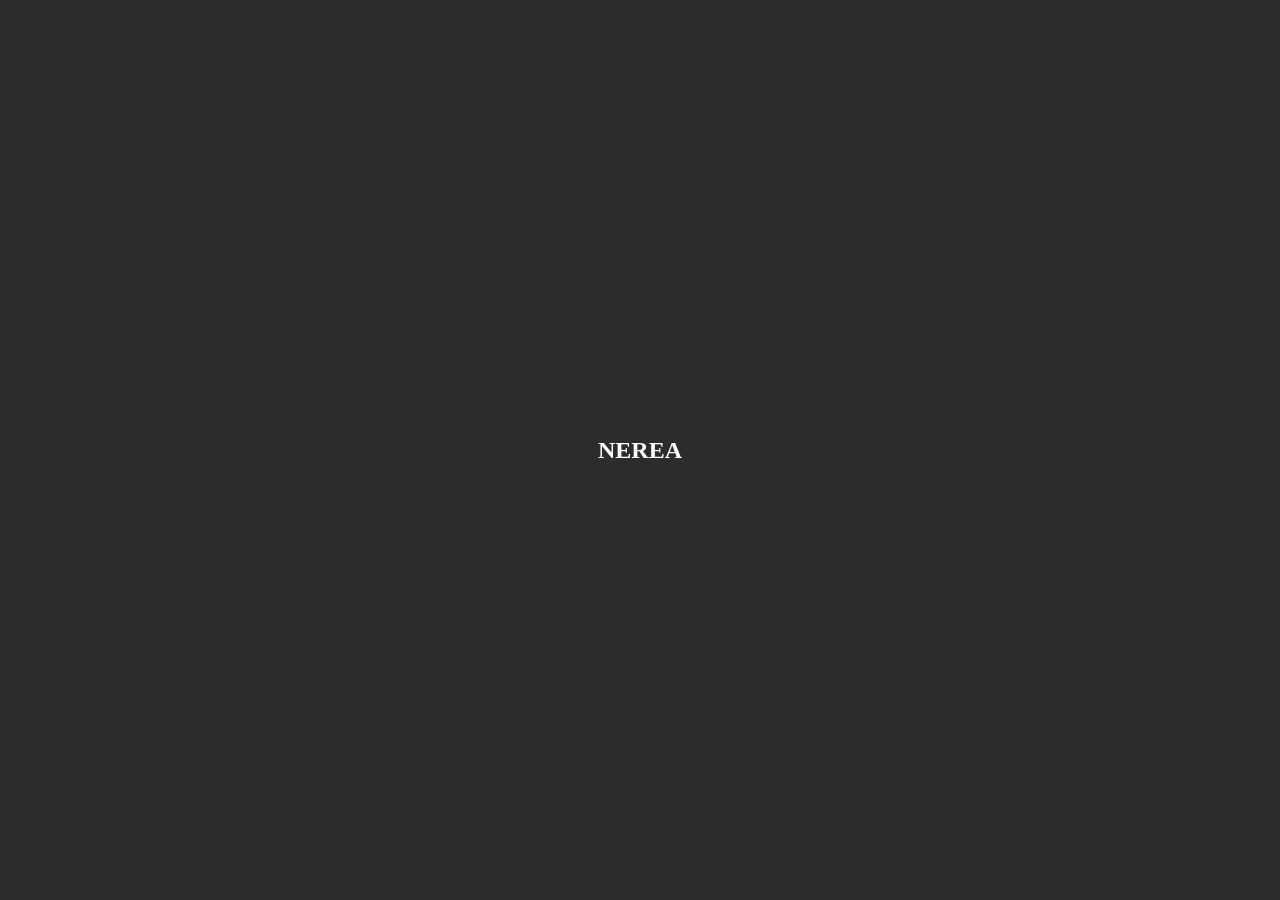
==== index.html @ 49c19f06 "pagina empezada" ====
<!DOCTYPE html>
<html lang="en">
<head>
    <meta charset="UTF-8">
    <meta name="viewport" content="width=device-width, initial-scale=1.0">
    <link rel="stylesheet" href="css/styles.css">
    <title>Document</title>
</head>
<body>
    <section class="entrada">
        <h1>Nerea</h1>
    </section>
    
</body>
</html>
---- css/styles.css ----
*{
    margin: 0;
    padding: 0;
}
.entrada{
    width: 100%;
    height: 100vh;
    background-color: #2c2c2c;
    color: #fff;
    display: flex;
    align-items: center;
    justify-content: center;
}
.entrada > h1{
    text-transform: uppercase;
}
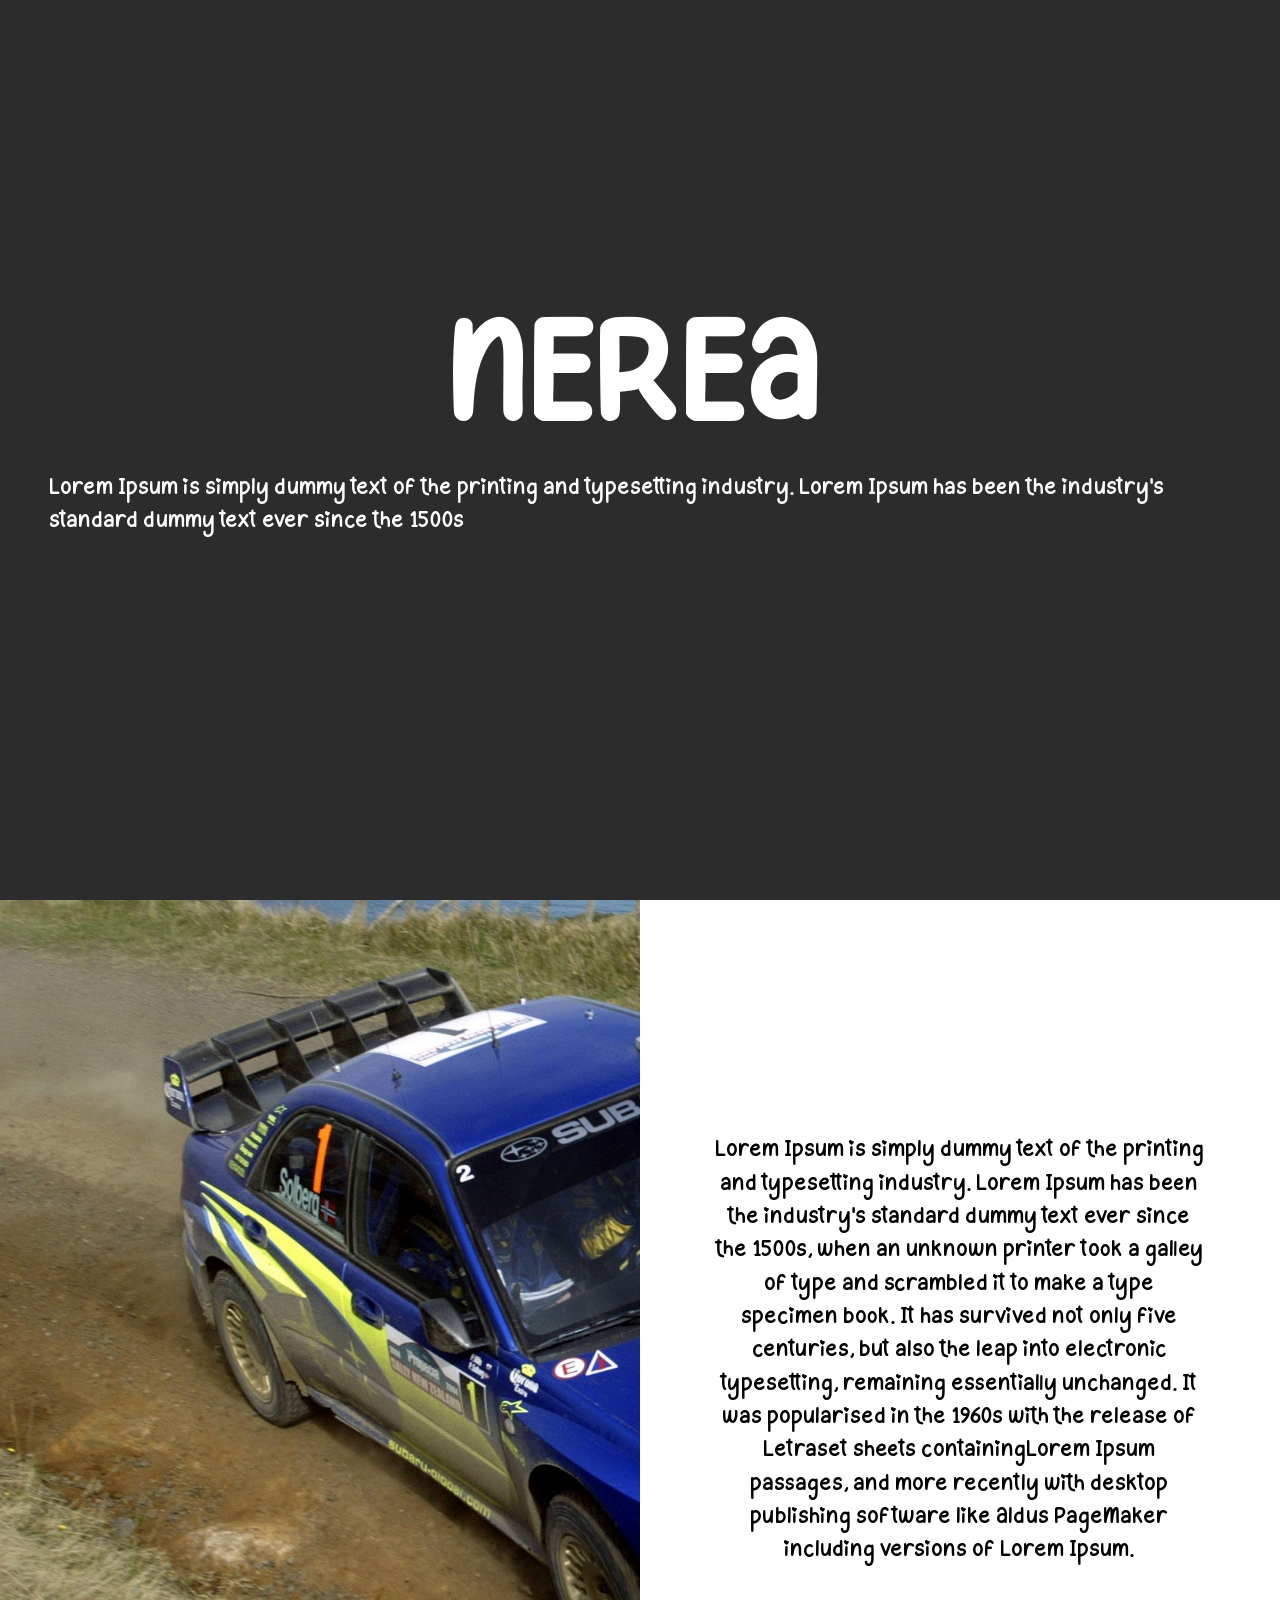
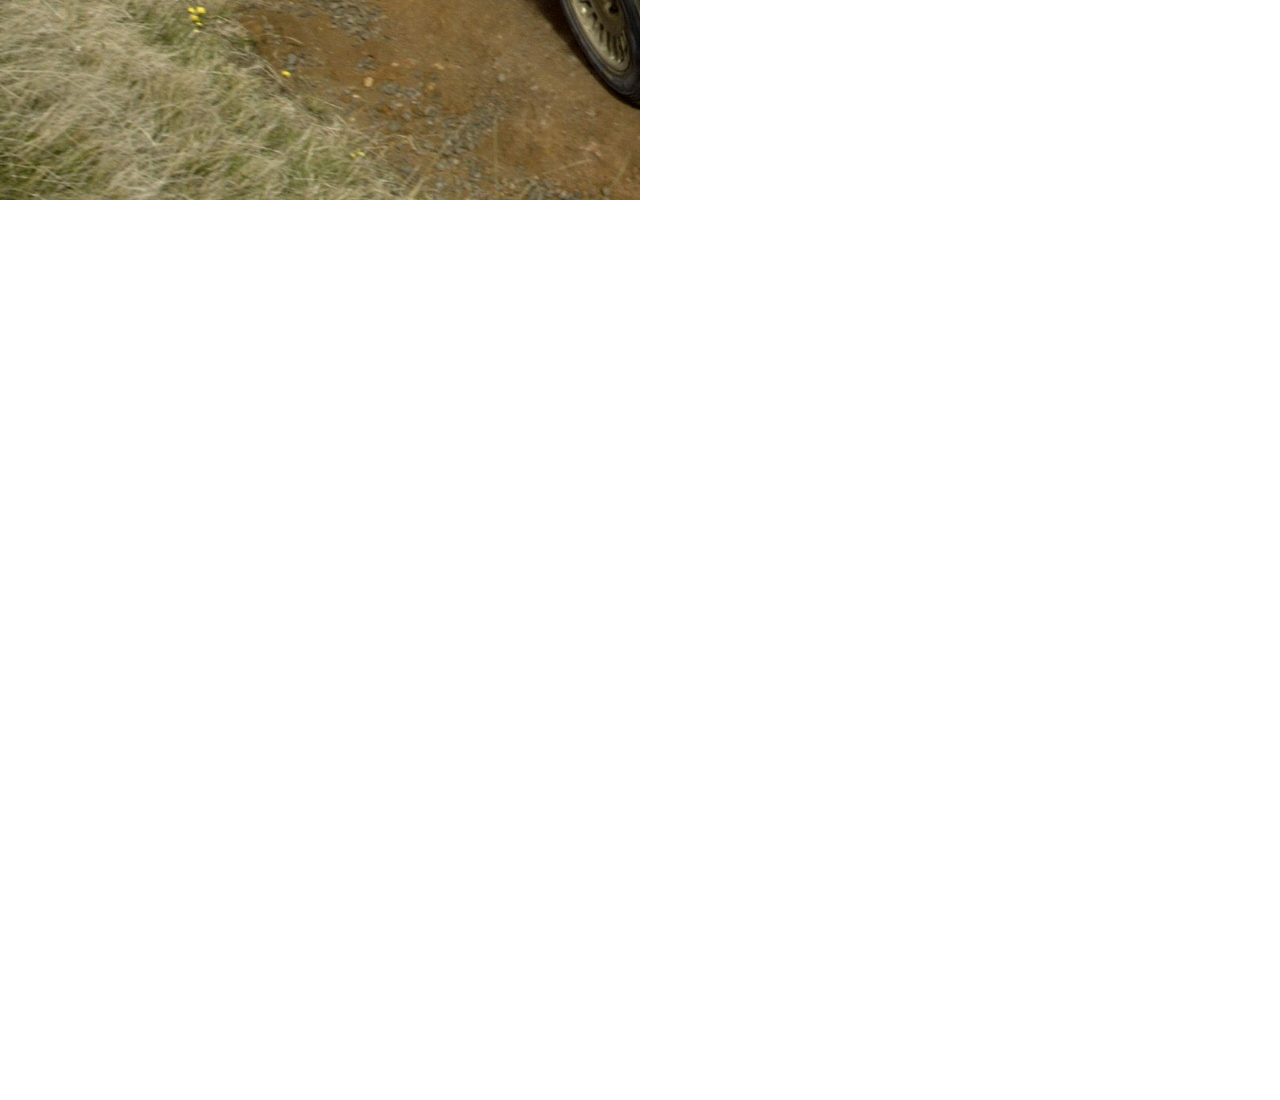
==== commit bcd9410d: "Parte 2 ya hay 2 partes y falta meter mejor las cosas" ====
--- a/index.html
+++ b/index.html
@@ -4,11 +4,36 @@
     <meta charset="UTF-8">
     <meta name="viewport" content="width=device-width, initial-scale=1.0">
     <link rel="stylesheet" href="css/styles.css">
+    <link rel="stylesheet" href="css/animatios.css">
     <title>Document</title>
 </head>
 <body>
     <section class="entrada">
         <h1>Nerea</h1>
+        
+        <p>Lorem Ipsum is simply dummy text of the printing and typesetting industry. Lorem Ipsum has been the industry's
+            standard dummy text ever since the 1500s
+        </p>
+    </section>
+
+    <section class="divide">
+        <article class="imag">
+        </article>
+
+        <article class="text">
+            <p>
+                Lorem Ipsum is simply dummy text of the printing and typesetting industry.
+                Lorem Ipsum has been the industry's standard dummy text ever since the 1500s,
+                when an unknown printer took a galley of type and scrambled it to make a type specimen book.
+                It has survived not only five centuries, but also the leap into electronic typesetting,
+                remaining essentially unchanged. It was popularised in the 1960s with the release of Letraset sheets containingLorem Ipsum passages,
+                and more recently with desktop publishing software like Aldus PageMaker including versions of Lorem Ipsum.
+            </p>
+        </article>
+    </section>
+
+    <section>
+
     </section>
     
 </body>
--- a/css/styles.css
+++ b/css/styles.css
@@ -1,16 +1,61 @@
+@font-face {
+    font-family: 'Love';
+    src: url("../fonts/ValentineCupcake.ttf");
+}
+
 *{
     margin: 0;
     padding: 0;
+    line-height: 25pt;
+    font-family: 'Love';
+}
+section{
+    width: 100%;
+    height: 100vh;
 }
 .entrada{
-    width: 100%;
-    height: 100vh;
     background-color: #2c2c2c;
     color: #fff;
     display: flex;
+    flex-direction: column;
     align-items: center;
     justify-content: center;
 }
+.entrada > h1, p{
+    animation: appear 1.5s linear;
+}
 .entrada > h1{
     text-transform: uppercase;
+    font-size: 100px;
+    margin-bottom: 75px;
+}
+.entrada > p{
+    padding: 0 50px;
+}
+
+.divide{
+    display: flex;
+    flex-direction: row;
+    align-items: center;
+    justify-content: center;
+}
+.divide > article{
+    width: 100%;
+    height: 100vh;
+}
+.divide > .imag{
+    background-image: url("../img/Petter-by-SWRT-NZ042.jpg");
+    background-size:cover ;
+    background-repeat: no-repeat;
+}
+
+.divide > .text{
+    display: flex;
+    flex-direction: column;
+    align-items: center;
+    justify-content: center;
+    text-align: center;
+}
+.text > p{
+    padding: 0 75px;
 }
--- a/css/animatios.css
+++ b/css/animatios.css
@@ -0,0 +1,4 @@
+@keyframes appear {
+  from {opacity: 0;}
+  to {opacity: 1;}
+}
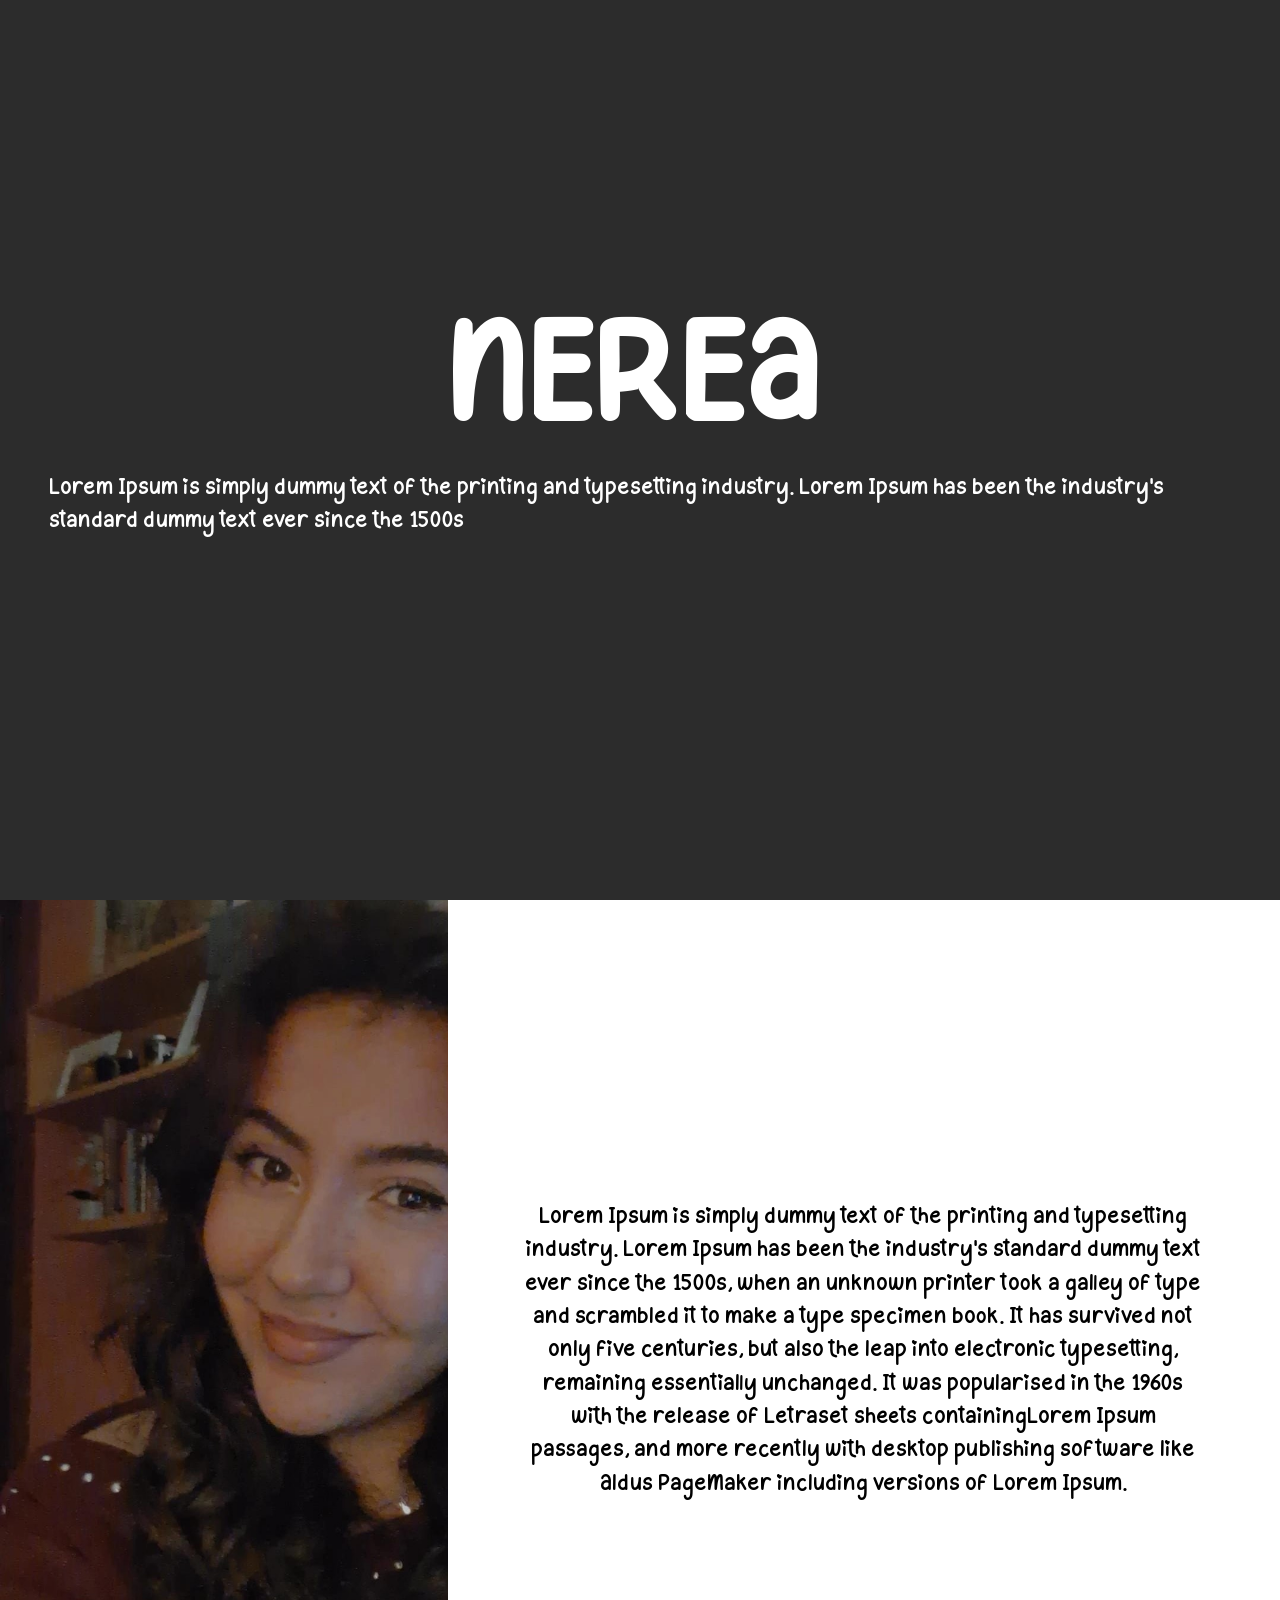
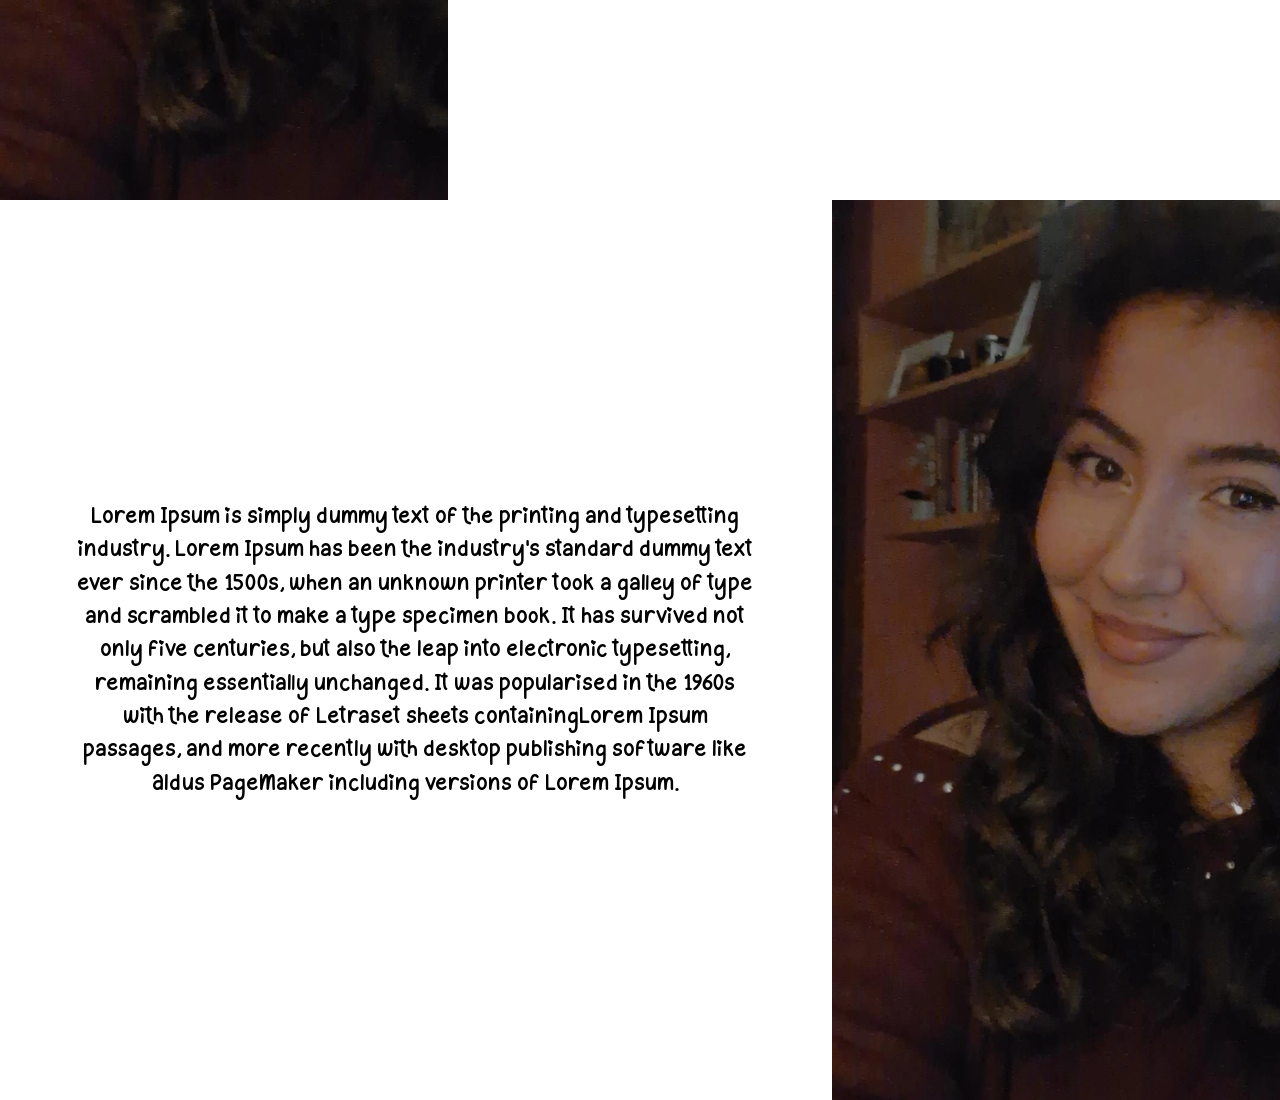
==== commit 56a16ff0: "Avances de posiciones" ====
--- a/index.html
+++ b/index.html
@@ -32,8 +32,20 @@
         </article>
     </section>
 
-    <section>
+    <section class="divide inv">
+        <article class="imag">
+        </article>
 
+        <article class="text">
+            <p>
+                Lorem Ipsum is simply dummy text of the printing and typesetting industry.
+                Lorem Ipsum has been the industry's standard dummy text ever since the 1500s,
+                when an unknown printer took a galley of type and scrambled it to make a type specimen book.
+                It has survived not only five centuries, but also the leap into electronic typesetting,
+                remaining essentially unchanged. It was popularised in the 1960s with the release of Letraset sheets containingLorem Ipsum passages,
+                and more recently with desktop publishing software like Aldus PageMaker including versions of Lorem Ipsum.
+            </p>
+        </article>
     </section>
     
 </body>
--- a/css/styles.css
+++ b/css/styles.css
@@ -39,14 +39,18 @@
     align-items: center;
     justify-content: center;
 }
+.inv{
+    flex-direction: row-reverse;
+}
 .divide > article{
     width: 100%;
     height: 100vh;
 }
 .divide > .imag{
-    background-image: url("../img/Petter-by-SWRT-NZ042.jpg");
+    background-image: url("../img/IMG-20251217-WA0005.jpg");
     background-size:cover ;
     background-repeat: no-repeat;
+    flex-basis: 35%;
 }
 
 .divide > .text{
@@ -55,6 +59,7 @@
     align-items: center;
     justify-content: center;
     text-align: center;
+    flex-basis: 65%;
 }
 .text > p{
     padding: 0 75px;
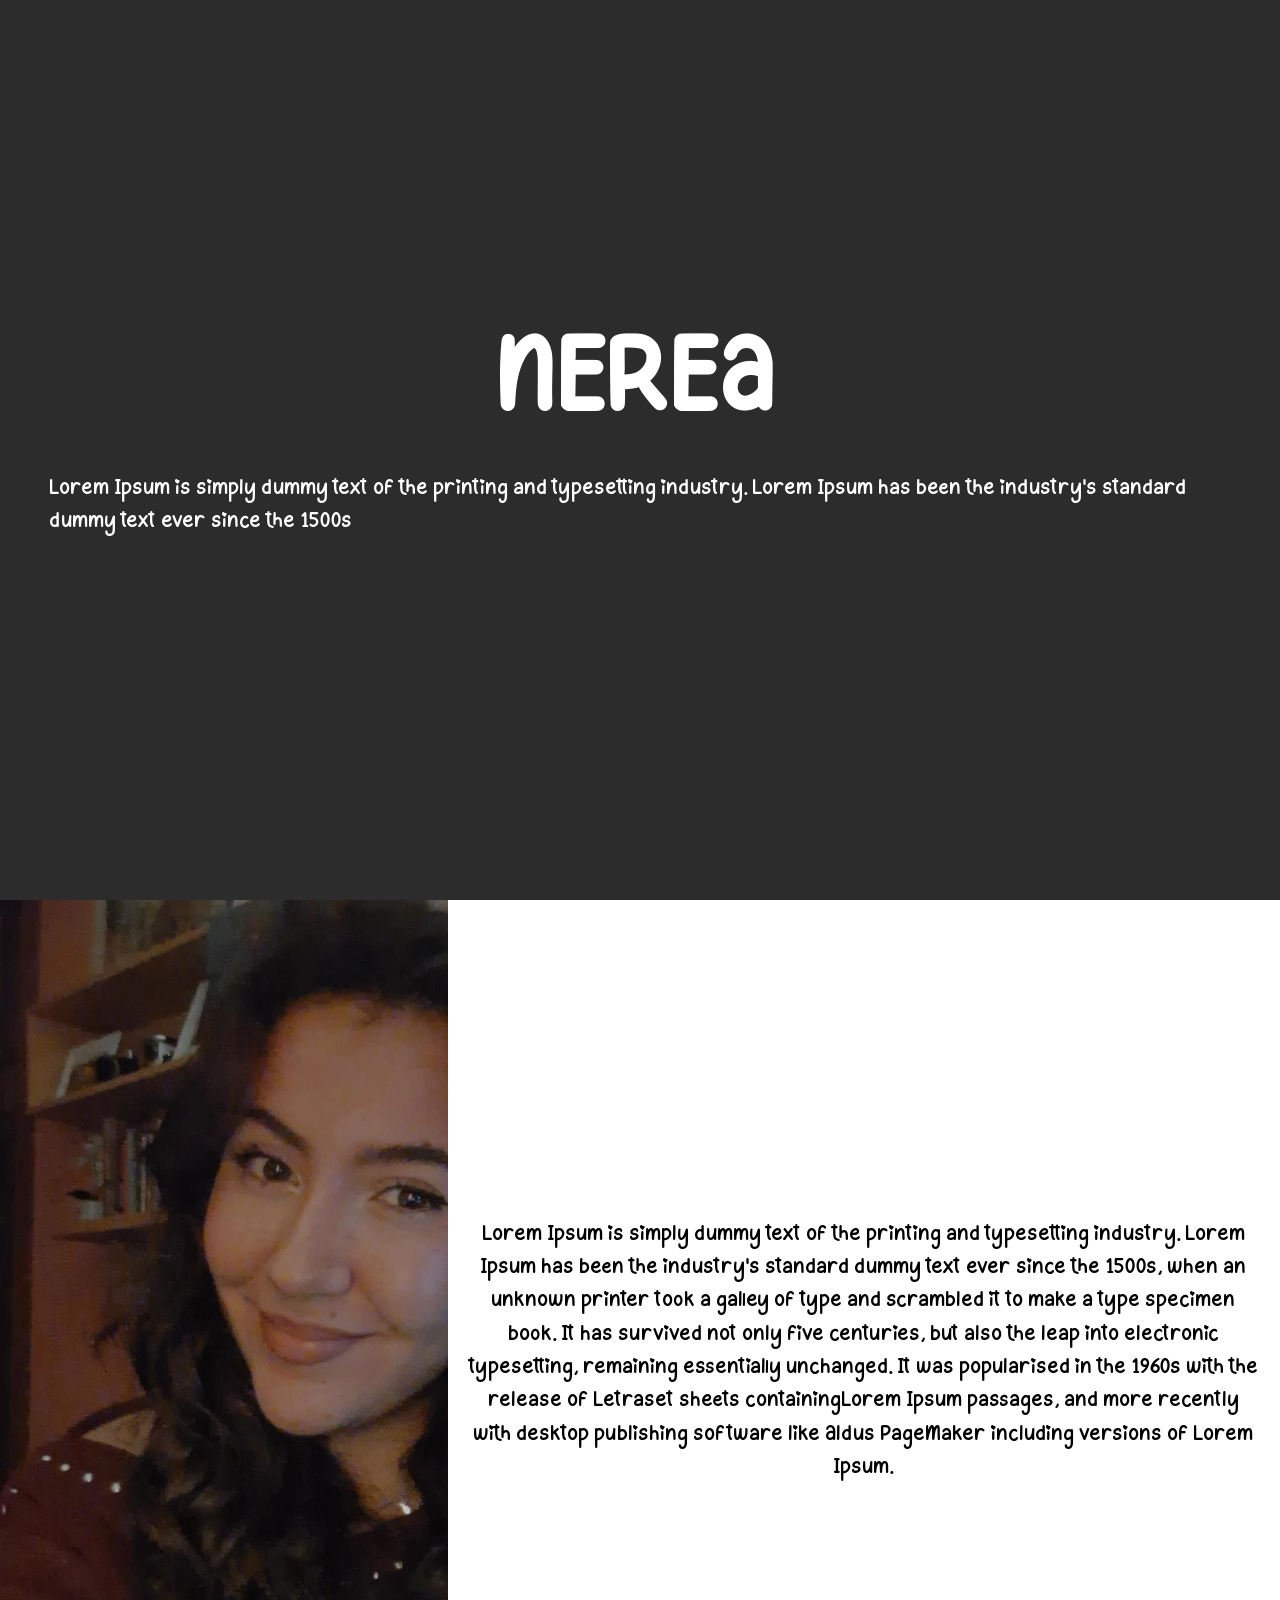
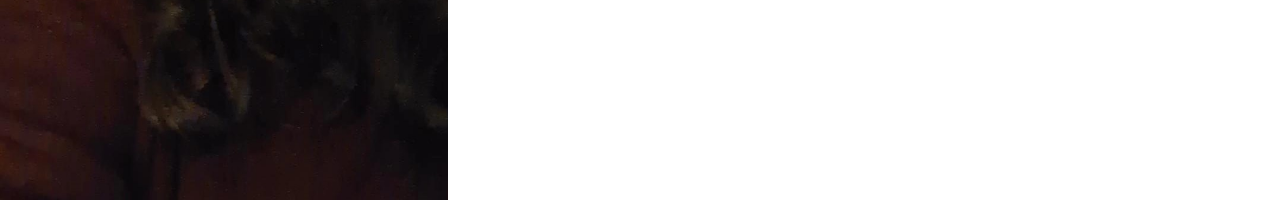
==== commit ef67b286: "Responsive Parte terminada con responsive y funcional" ====
--- a/index.html
+++ b/index.html
@@ -4,6 +4,7 @@
     <meta charset="UTF-8">
     <meta name="viewport" content="width=device-width, initial-scale=1.0">
     <link rel="stylesheet" href="css/styles.css">
+    <link rel="stylesheet" href="css/styles-pc.css">
     <link rel="stylesheet" href="css/animatios.css">
     <title>Document</title>
 </head>
@@ -32,7 +33,7 @@
         </article>
     </section>
 
-    <section class="divide inv">
+    <!--<section class="divide inv">
         <article class="imag">
         </article>
 
@@ -46,7 +47,7 @@
                 and more recently with desktop publishing software like Aldus PageMaker including versions of Lorem Ipsum.
             </p>
         </article>
-    </section>
+    </section>-->
     
 </body>
 </html>
--- a/css/styles.css
+++ b/css/styles.css
@@ -8,6 +8,7 @@
     padding: 0;
     line-height: 25pt;
     font-family: 'Love';
+    font-size: 12px;
 }
 section{
     width: 100%;
@@ -26,7 +27,7 @@
 }
 .entrada > h1{
     text-transform: uppercase;
-    font-size: 100px;
+    font-size: 75px;
     margin-bottom: 75px;
 }
 .entrada > p{
@@ -35,22 +36,23 @@
 
 .divide{
     display: flex;
-    flex-direction: row;
+    flex-direction: column;
     align-items: center;
     justify-content: center;
 }
+
 .inv{
     flex-direction: row-reverse;
 }
 .divide > article{
     width: 100%;
-    height: 100vh;
 }
 .divide > .imag{
     background-image: url("../img/IMG-20251217-WA0005.jpg");
     background-size:cover ;
     background-repeat: no-repeat;
-    flex-basis: 35%;
+    height: 750px;
+    margin-top: -100px;
 }
 
 .divide > .text{
@@ -59,8 +61,10 @@
     align-items: center;
     justify-content: center;
     text-align: center;
-    flex-basis: 65%;
+    height: 500px;
 }
-.text > p{
-    padding: 0 75px;
-}+.divide > .text p{
+    margin: 20px 0;
+    padding: 0 20px;
+}
+
--- a/css/styles-pc.css
+++ b/css/styles-pc.css
@@ -0,0 +1,37 @@
+@media(min-width:750px){
+    *{
+        font-size: 15px;
+    }
+
+    .divide{
+        flex-direction: row;
+        height: 100vh;
+    }
+
+    .text > p{
+        padding: 0 75px;
+    }
+
+    .divide > .imag{
+        background-image: url("../img/IMG-20251217-WA0005.jpg");
+        background-size:cover ;
+        background-repeat: no-repeat;
+        flex-basis: 35%;
+        height: 100%;
+        margin: auto;
+    }
+
+    .divide > .text{
+        display: flex;
+        flex-direction: column;
+        align-items: center;
+        justify-content: center;
+        text-align: center;
+        flex-basis: 65%;
+    }
+
+    .divide > article{
+        width: 100%;
+        height: 100vh;
+    }
+}
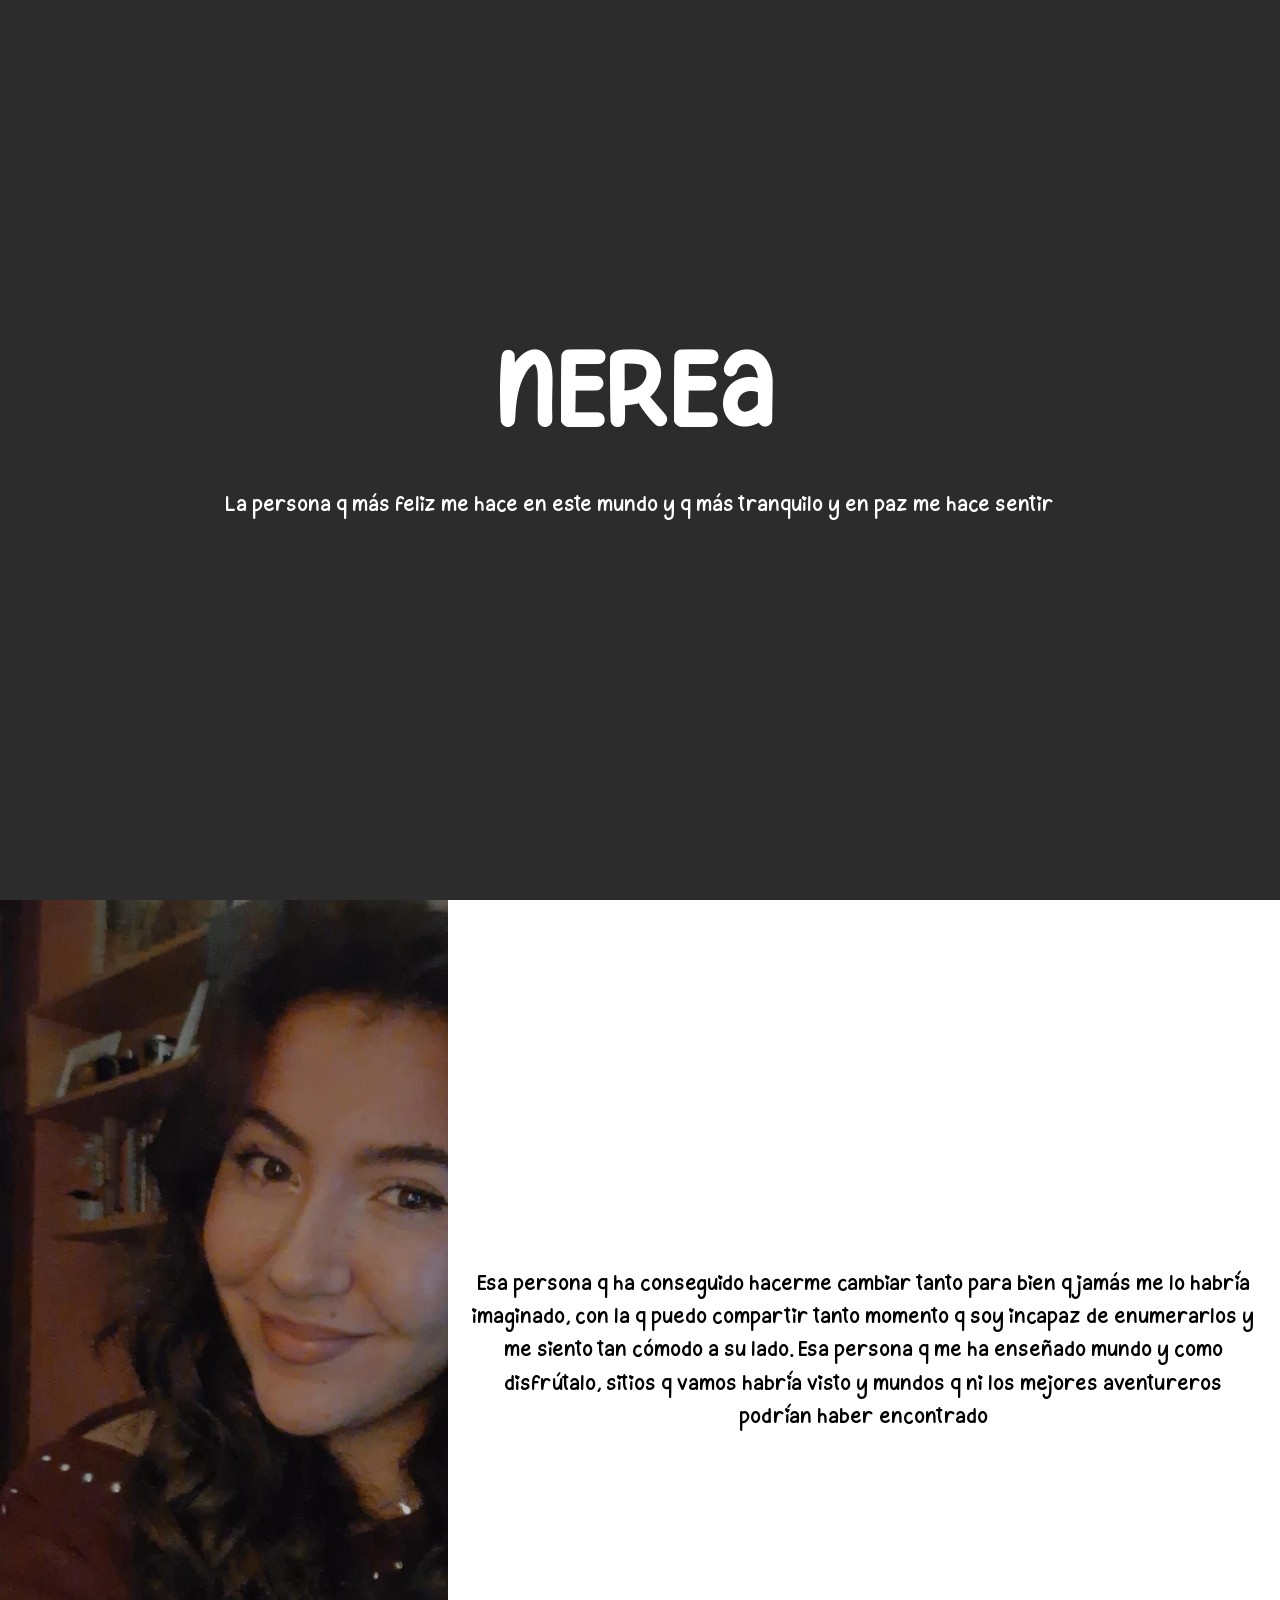
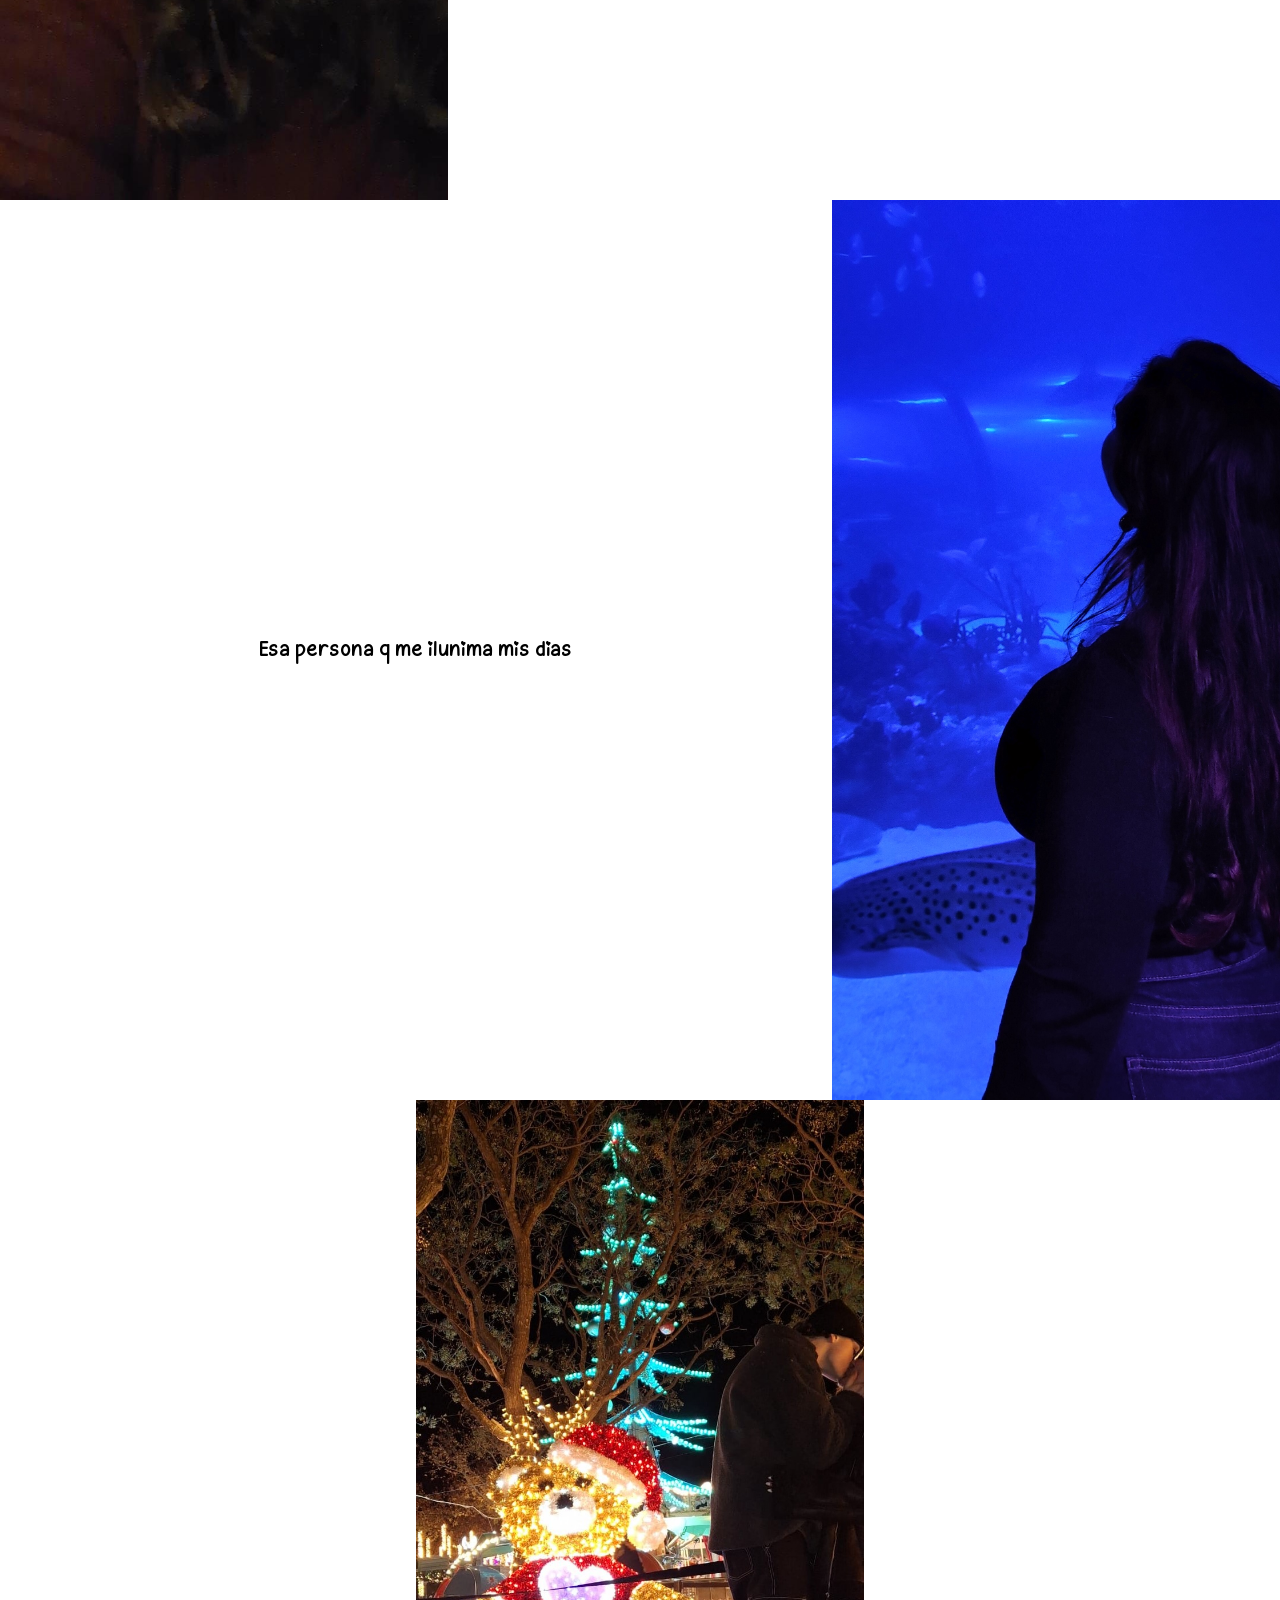
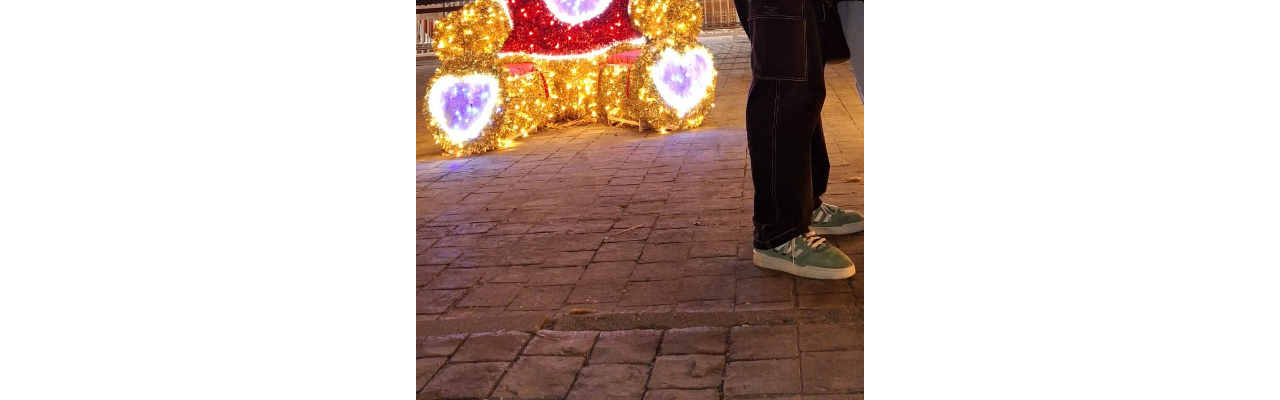
==== commit 7d6c1780: "Avances Cambios de diseño en el movil, y nuevas cosas mejoradas" ====
--- a/index.html
+++ b/index.html
@@ -12,42 +12,39 @@
     <section class="entrada">
         <h1>Nerea</h1>
         
-        <p>Lorem Ipsum is simply dummy text of the printing and typesetting industry. Lorem Ipsum has been the industry's
-            standard dummy text ever since the 1500s
+        <p>La persona q más feliz me hace en este mundo y q más tranquilo y en paz me hace sentir
         </p>
     </section>
 
     <section class="divide">
-        <article class="imag">
+        <article class="imag im1">
         </article>
 
         <article class="text">
             <p>
-                Lorem Ipsum is simply dummy text of the printing and typesetting industry.
-                Lorem Ipsum has been the industry's standard dummy text ever since the 1500s,
-                when an unknown printer took a galley of type and scrambled it to make a type specimen book.
-                It has survived not only five centuries, but also the leap into electronic typesetting,
-                remaining essentially unchanged. It was popularised in the 1960s with the release of Letraset sheets containingLorem Ipsum passages,
-                and more recently with desktop publishing software like Aldus PageMaker including versions of Lorem Ipsum.
+                Esa persona q ha conseguido hacerme cambiar tanto para bien q jamás me lo habría imaginado,
+                con la q puedo compartir tanto momento q soy incapaz de enumerarlos y me siento tan cómodo a su lado.
+                Esa persona q me ha enseñado mundo y como disfrútalo, sitios q vamos habría visto y
+                mundos q ni los mejores aventureros podrían haber encontrado
             </p>
         </article>
     </section>
 
-    <!--<section class="divide inv">
-        <article class="imag">
+    <section class="divide inv">
+        <article class="imag im2">
         </article>
 
         <article class="text">
             <p>
-                Lorem Ipsum is simply dummy text of the printing and typesetting industry.
-                Lorem Ipsum has been the industry's standard dummy text ever since the 1500s,
-                when an unknown printer took a galley of type and scrambled it to make a type specimen book.
-                It has survived not only five centuries, but also the leap into electronic typesetting,
-                remaining essentially unchanged. It was popularised in the 1960s with the release of Letraset sheets containingLorem Ipsum passages,
-                and more recently with desktop publishing software like Aldus PageMaker including versions of Lorem Ipsum.
+                Esa persona q me ilunima mis dias
             </p>
         </article>
-    </section>-->
+    </section>
+
+    <section class="divide inv">
+        <article class="imag im3">
+        </article>
+    </section>
     
 </body>
 </html>
--- a/css/styles.css
+++ b/css/styles.css
@@ -12,7 +12,7 @@
 }
 section{
     width: 100%;
-    height: 100vh;
+
 }
 .entrada{
     background-color: #2c2c2c;
@@ -21,6 +21,7 @@
     flex-direction: column;
     align-items: center;
     justify-content: center;
+    height: 100vh;
 }
 .entrada > h1, p{
     animation: appear 1.5s linear;
@@ -41,18 +42,27 @@
     justify-content: center;
 }
 
-.inv{
-    flex-direction: row-reverse;
-}
+
 .divide > article{
     width: 100%;
 }
+
 .divide > .imag{
-    background-image: url("../img/IMG-20251217-WA0005.jpg");
     background-size:cover ;
     background-repeat: no-repeat;
-    height: 750px;
-    margin-top: -100px;
+    height: 500px;
+}
+
+.im1{
+    background-image: url("../img/IMG-20251217-WA0005.jpg");
+}
+
+.im2{
+    background-image: url("../img/IMG20260306213826\ copia.jpg");
+}
+
+.im3{
+    background-image: url("../img/IMG-20251214-WA0062.jpg");
 }
 
 .divide > .text{
--- a/css/styles-pc.css
+++ b/css/styles-pc.css
@@ -1,6 +1,10 @@
 @media(min-width:750px){
     *{
         font-size: 15px;
+    }
+    section{
+        width: 100%;
+        height: 100vh;
     }
 
     .divide{
@@ -13,7 +17,6 @@
     }
 
     .divide > .imag{
-        background-image: url("../img/IMG-20251217-WA0005.jpg");
         background-size:cover ;
         background-repeat: no-repeat;
         flex-basis: 35%;
@@ -34,4 +37,8 @@
         width: 100%;
         height: 100vh;
     }
+
+    .inv{
+        flex-direction: row-reverse;
+    }
 }
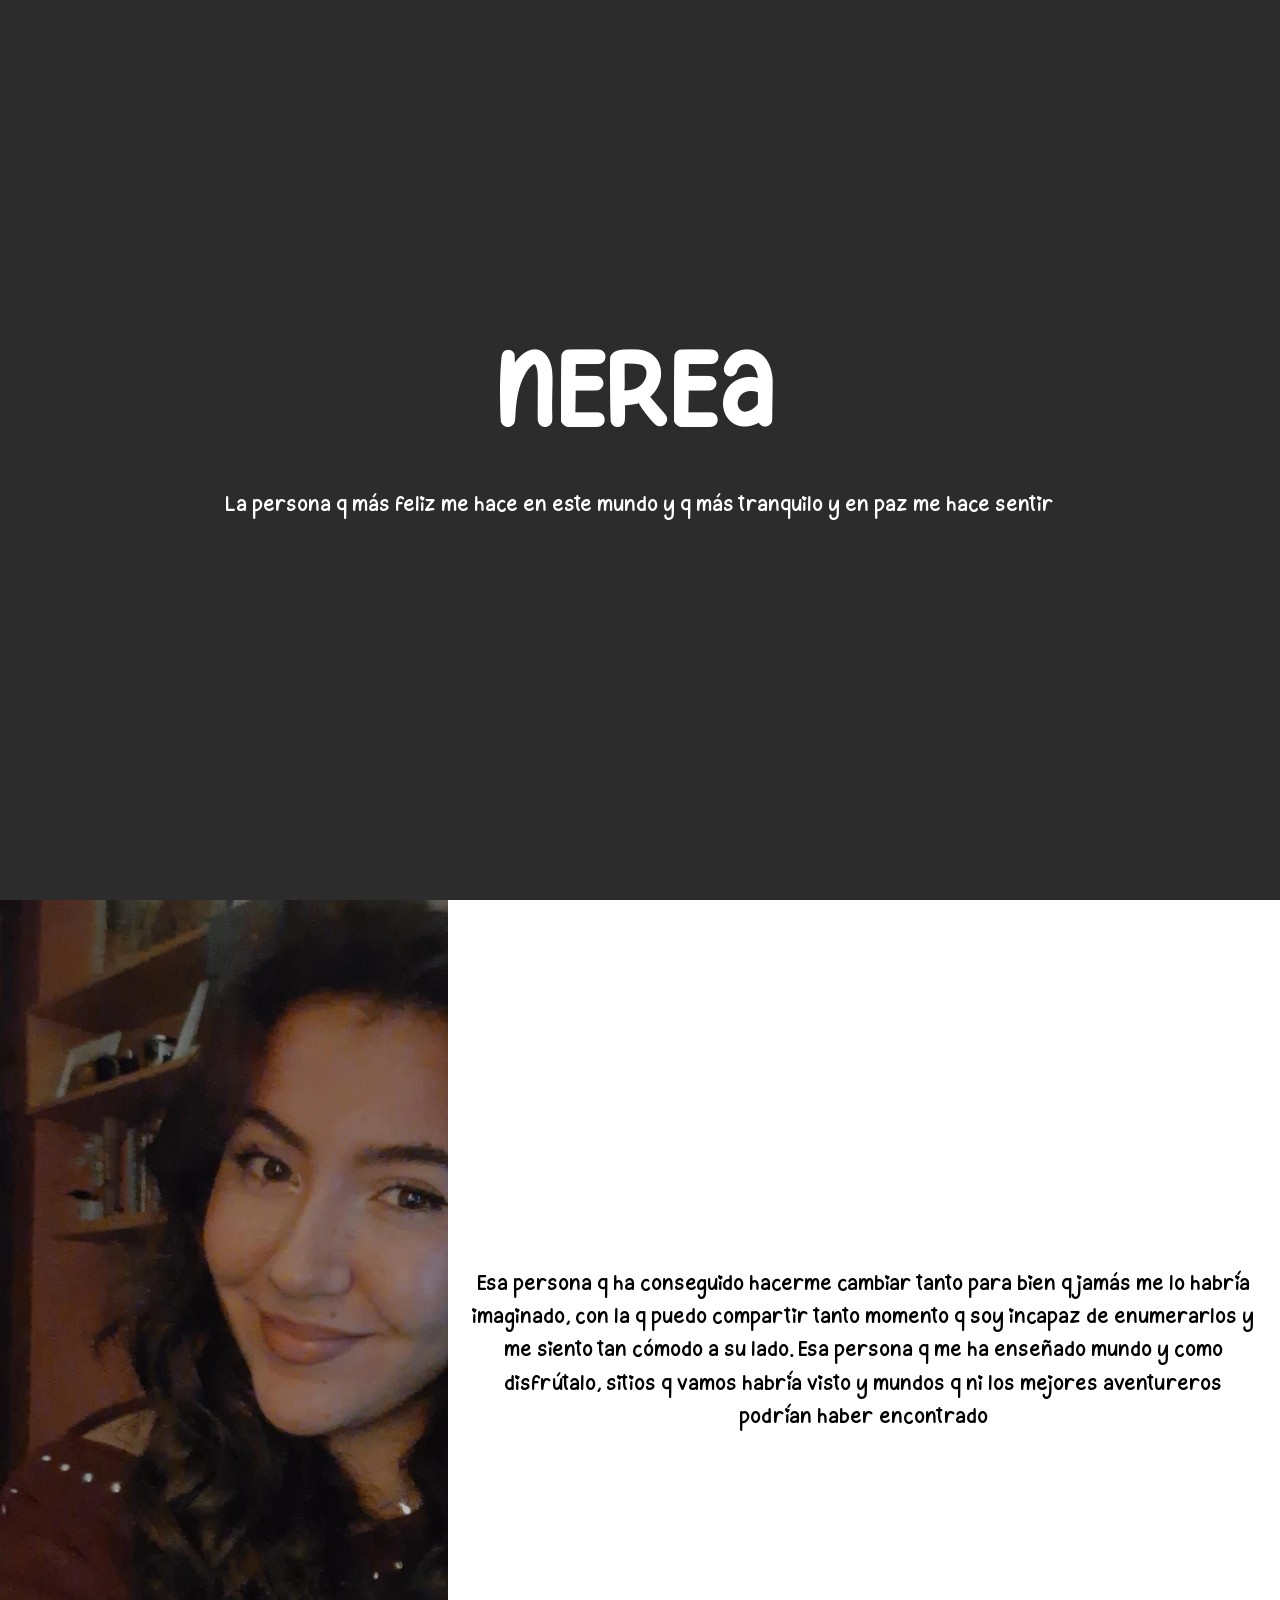
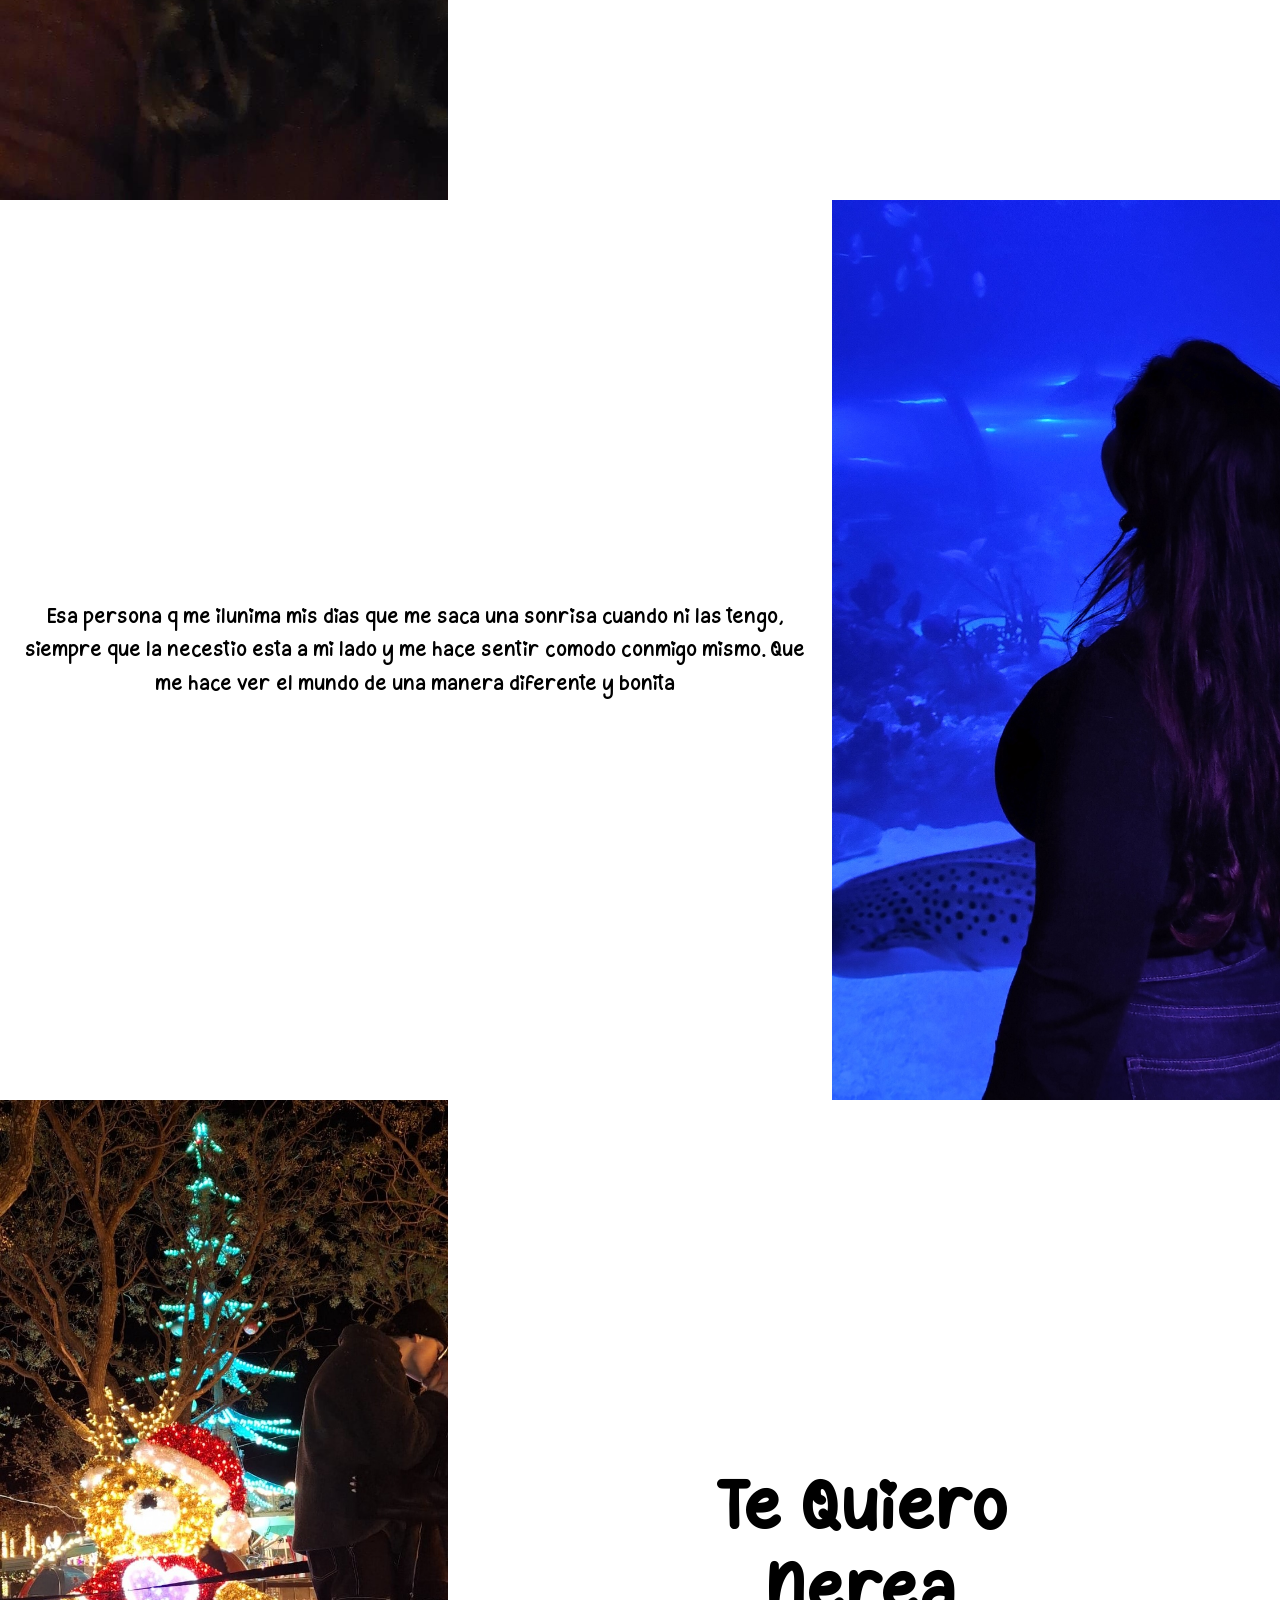
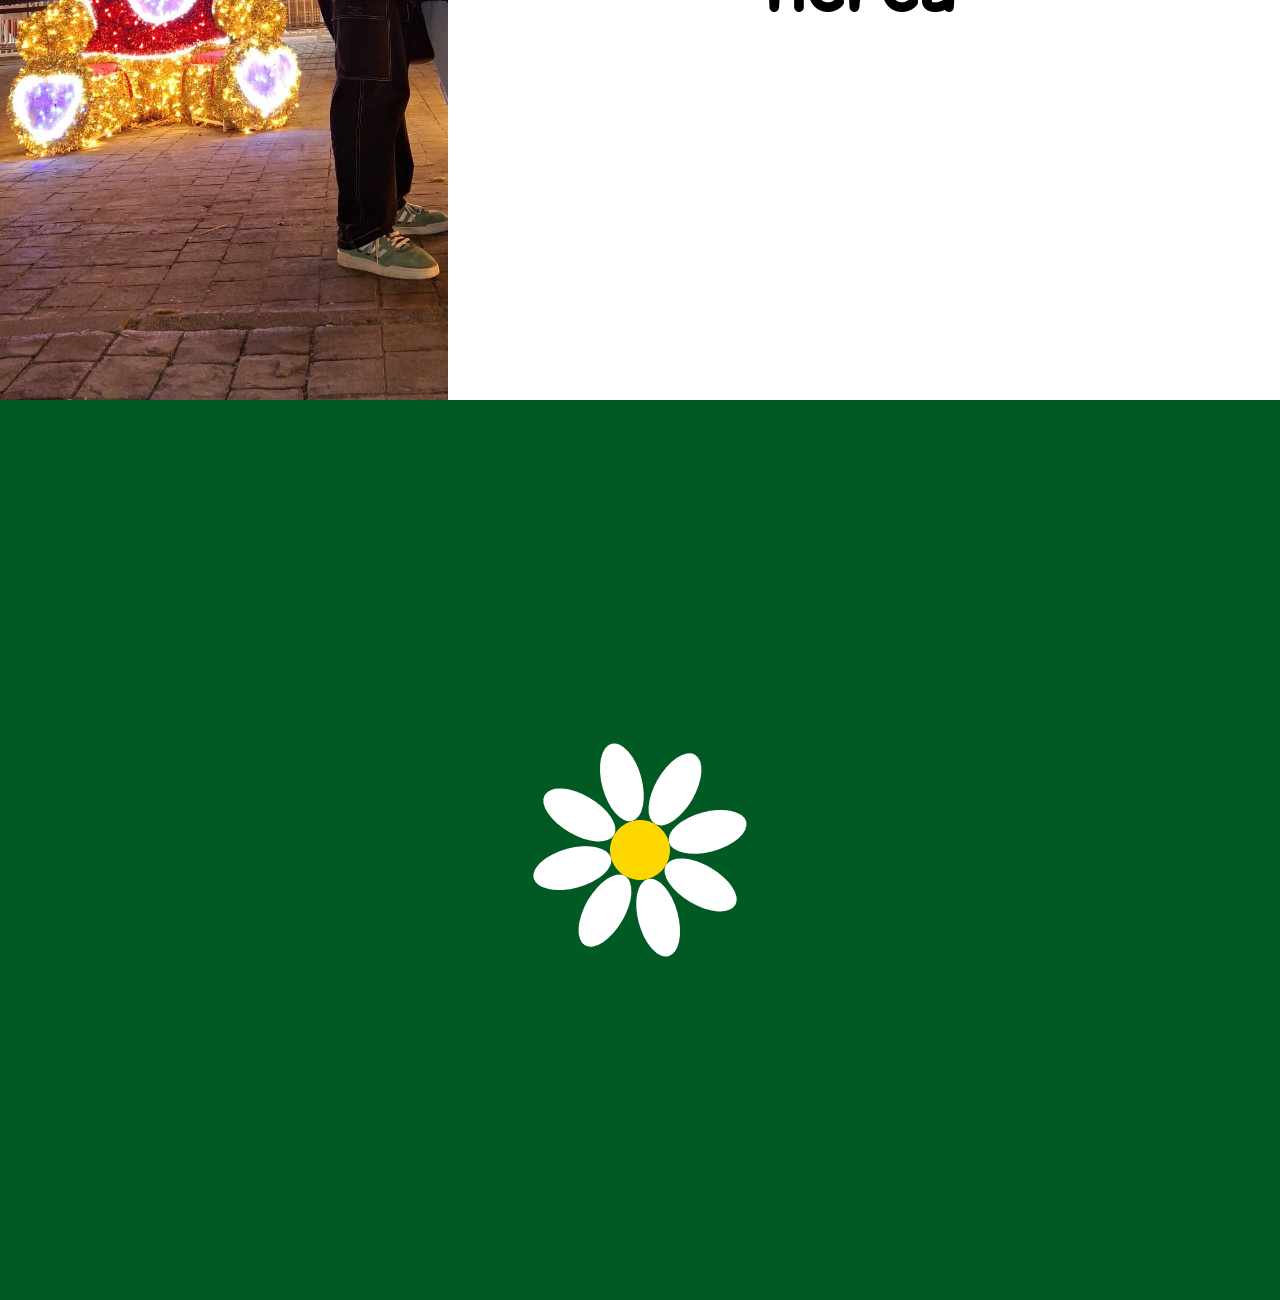
==== commit 56122dce: "Terminada la V1 Terminada la v1 con cambios y responvide tanto en movil y en pc" ====
--- a/index.html
+++ b/index.html
@@ -36,15 +36,38 @@
 
         <article class="text">
             <p>
-                Esa persona q me ilunima mis dias
+                Esa persona q me ilunima mis dias que me saca una sonrisa cuando ni las tengo,
+                siempre que la necestio esta a mi lado y me hace sentir comodo conmigo mismo.
+                Que me hace ver el mundo de una manera diferente y bonita
             </p>
         </article>
     </section>
 
-    <section class="divide inv">
+    <section class="divide">
         <article class="imag im3">
         </article>
+        <article class="text">
+           <h1>Te Quiero</h1>
+           <h1>Nerea</h1>
+        </article>
     </section>
+
+    <section class="divide campo">
+        <article class="text">
+            <div class="flor">
+                <div class="centro"></div>
+                <div class="petalo p1"></div>
+                <div class="petalo p2"></div>
+                <div class="petalo p3"></div>
+                <div class="petalo p4"></div>
+                <div class="petalo p5"></div>
+                <div class="petalo p6"></div>
+                <div class="petalo p7"></div>
+                <div class="petalo p8"></div>
+            </div>
+        </article>
+    </section>
+
     
 </body>
 </html>
--- a/css/styles.css
+++ b/css/styles.css
@@ -58,7 +58,7 @@
 }
 
 .im2{
-    background-image: url("../img/IMG20260306213826\ copia.jpg");
+    background-image: url("../img/IMG20260306213826.jpg");
 }
 
 .im3{
@@ -77,4 +77,59 @@
     margin: 20px 0;
     padding: 0 20px;
 }
+.divide h1{
+    font-size: 50px;
+    padding: 25px;
+}
+.campo{
+    background-color: #015924;
+}
+.flor{
+    width: 350px;
+    height: 350px;
+    position: relative;
+    display: flex;
+    flex-direction: column;
+    align-items: center;
+    justify-content: center;
+    transform: rotate(30deg);
+    animation:girar 15s linear infinite;
+}
 
+.centro {
+    width: 60px;
+    height: 60px;
+    background: #FFD700;
+    border-radius: 50%;
+    position: absolute;
+    z-index: 10;
+}
+
+.petalo{
+    position:absolute;
+    top:205px;
+    width:40px;
+    height:80px;
+    background:white;
+    border-radius:50%;
+    transform-origin:center -30px;
+}
+
+.p1 { transform: rotate(0deg); }
+.p2 { transform: rotate(45deg); }
+.p3 { transform: rotate(90deg); }
+.p4 { transform: rotate(135deg); }
+.p5 { transform: rotate(180deg); }
+.p6 { transform: rotate(225deg); }
+.p7 { transform: rotate(270deg); }
+.p8 { transform: rotate(315deg); }
+
+@keyframes girar{
+from{
+transform:rotate(0deg);
+}
+
+to{
+transform:rotate(360deg);
+}
+}
